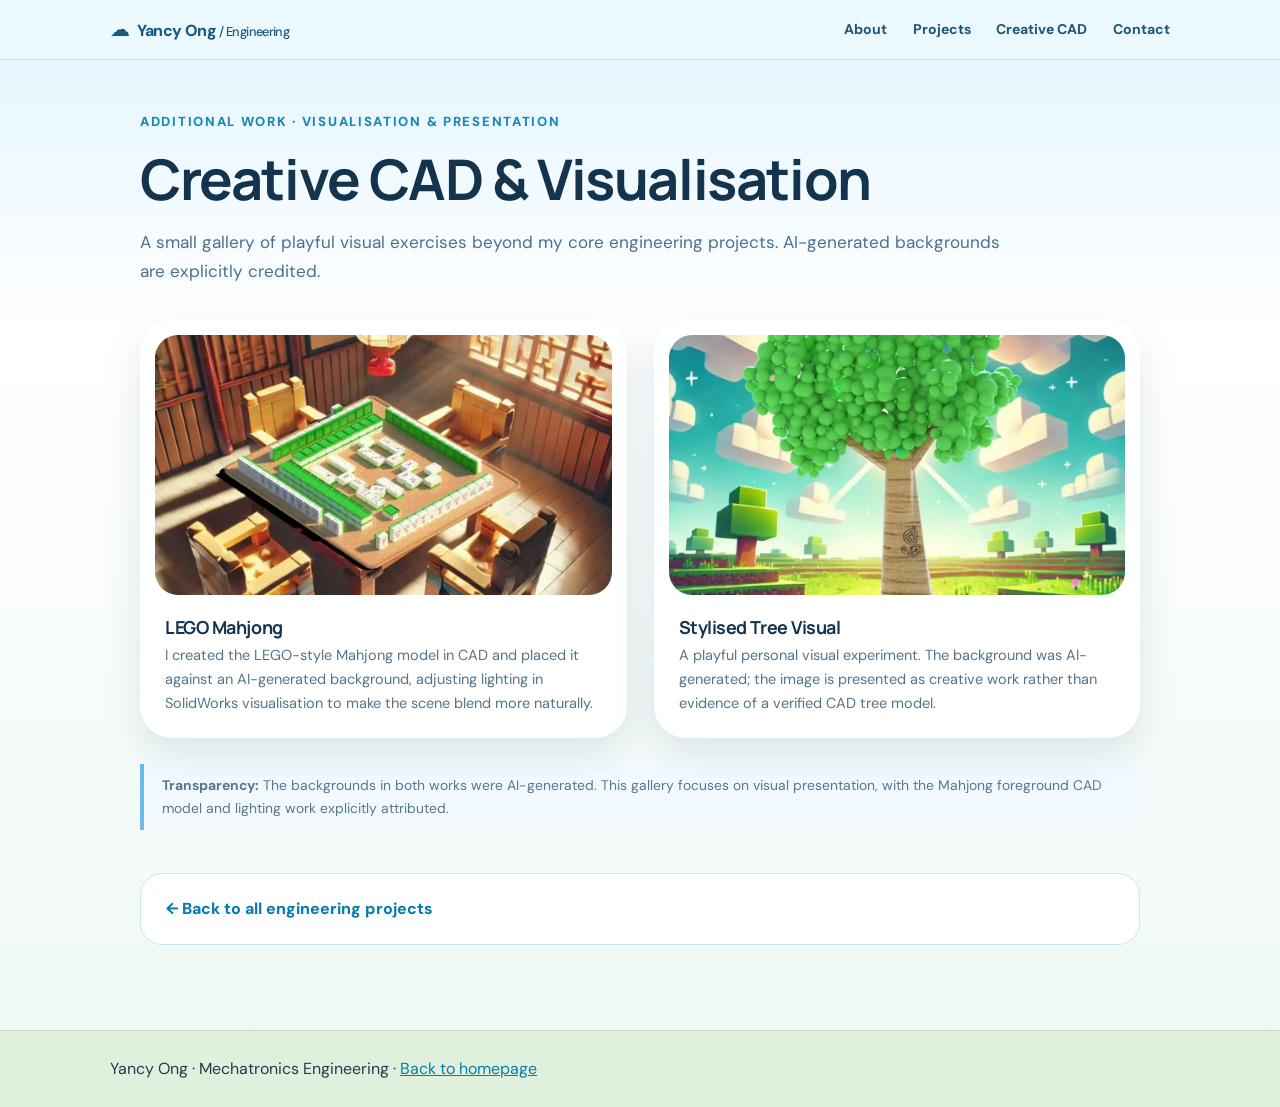
==== creative/index.html @ c789cdc5 "Add all necessary files" ====
<!doctype html><html lang="en"><head><meta charset="utf-8"><meta name="viewport" content="width=device-width,initial-scale=1"><meta name="theme-color" content="#e7f6ff"><link rel="icon" href="../assets/images/favicon.svg" type="image/svg+xml"><link rel="stylesheet" href="../assets/css/style.css"><title>Creative CAD &amp; Visualisation | Yancy Ong</title><meta name="description" content="LEGO Mahjong and tree visual exercises with AI-generated backgrounds"></head><body class="project-page"><header class="site-header"><div class="site-container nav"><a class="brand" href="../index.html"><span class="cloud-mark" aria-hidden="true">☁</span> Yancy Ong <span style="font-weight:500;font-size:.8rem">/ Engineering</span></a><nav class="nav-links" aria-label="Site navigation"><a href="../index.html#about">About</a><a href="../index.html#projects">Projects</a><a href="../creative/index.html">Creative CAD</a><a href="../index.html#contact">Contact</a></nav></div></header><main class="wrap project-content"><div class="eyebrow">Additional work · Visualisation &amp; presentation</div><h1>Creative CAD &amp; Visualisation</h1><p class="lead">A small gallery of playful visual exercises beyond my core engineering projects. AI-generated backgrounds are explicitly credited.</p><div class="creative-grid" style="margin-top:35px"><div class="creative-tile"><img src="mahjong.jpg" alt="SolidWorks LEGO-style Mahjong model composited into an AI-generated sunlit room"><h3>LEGO Mahjong</h3><p>I created the LEGO-style Mahjong model in CAD and placed it against an AI-generated background, adjusting lighting in SolidWorks visualisation to make the scene blend more naturally.</p></div><div class="creative-tile"><img src="tree.jpg" alt="Stylised green tree illustration against a whimsical digitally generated landscape"><h3>Stylised Tree Visual</h3><p>A playful personal visual experiment. The background was AI-generated; the image is presented as creative work rather than evidence of a verified CAD tree model.</p></div></div><p class="note"><strong>Transparency:</strong> The backgrounds in both works were AI-generated. This gallery focuses on visual presentation, with the Mahjong foreground CAD model and lighting work explicitly attributed.</p><div class="project-next"><a href="../index.html#projects">← Back to all engineering projects</a></div></main><footer><div class="site-container">Yancy Ong · Mechatronics Engineering · <a href="../index.html">Back to homepage</a></div></footer></body></html>
---- assets/css/style.css ----
@import url('https://fonts.googleapis.com/css2?family=DM+Sans:wght@400;500;600;700;800&family=Manrope:wght@400;500;600;700;800&display=swap');
:root{--sky:#70c8fb;--sky-deep:#1687c9;--sky-light:#e8f7ff;--grass:#5fa54d;--grass-soft:#d1ebbc;--navy:#14344e;--ink:#233a50;--muted:#54748a;--white:#fff;--line:#c8e7f6;--cloud:#fff;--shadow:0 16px 38px rgba(25,88,125,.13)}
*{box-sizing:border-box}html{scroll-behavior:smooth}body{margin:0;background:linear-gradient(180deg,#b8e5fe 0,#effaff 35%,#f7fdff 73%,#e7f4df 100%);color:var(--ink);font-family:'DM Sans',system-ui,-apple-system,Segoe UI,sans-serif;line-height:1.65}a{color:#087cae}a:hover{color:#075479}h1,h2,h3,h4{font-family:Manrope,'DM Sans',sans-serif;line-height:1.25;color:var(--navy);letter-spacing:-.025em}img,video{max-width:100%}button{font:inherit}button:focus-visible,a:focus-visible{outline:3px solid #267fc7;outline-offset:4px}.wrap,.site-container{max-width:1110px;margin:auto;padding-inline:25px}
.site-header{position:sticky;top:0;z-index:20;background:rgba(237,249,255,.93);backdrop-filter:blur(15px);border-bottom:1px solid rgba(100,167,211,.24)}.site-header .nav{display:flex;justify-content:space-between;align-items:center;gap:16px;padding-block:13px}.brand{font-size:1rem;font-weight:800;letter-spacing:-.04em;text-decoration:none;color:#175a82;white-space:nowrap}.brand .cloud-mark{font-size:1.25rem;margin-right:4px}.nav-links{display:flex;align-items:center;flex-wrap:wrap;gap:clamp(9px,2vw,26px)}.nav-links a{font-size:.88rem;font-weight:700;color:#1b5678;text-decoration:none}.nav-links a:hover{text-decoration:underline}
.sky-hero{position:relative;min-height:595px;overflow:hidden;background-image:linear-gradient(90deg,rgba(12,70,116,.79) 0%,rgba(12,74,124,.47) 45%,rgba(10,68,116,.08) 100%),url('../images/sky-grass.jpg');background-size:cover;background-position:center 59%;display:flex;align-items:center}.sky-hero::after{content:'';position:absolute;bottom:-1px;left:0;right:0;height:95px;background:linear-gradient(0deg,#e7f5ff,rgba(231,245,255,0))}.sky-hero .hero-content{z-index:1;position:relative;padding:80px 25px 135px;width:100%;max-width:1110px;margin:auto}.hero-eyebrow{font-weight:800;font-size:.82rem;letter-spacing:.15em;text-transform:uppercase;color:#dbf5ff}.sky-hero h1{font-size:clamp(3.2rem,7.7vw,6rem);max-width:900px;margin:14px 0;color:#fff;line-height:1.07;text-shadow:0 4px 21px rgba(0,46,91,.25)}.sky-hero h1 span{color:#c8f2ff}.sky-hero p{color:#fff;max-width:630px;font-size:1.13rem;line-height:1.8;text-shadow:0 2px 11px rgba(0,35,78,.48)}.hero-buttons{display:flex;gap:13px;margin-top:29px;flex-wrap:wrap}.cta{border-radius:999px;padding:11px 23px;display:inline-flex;gap:8px;align-items:center;font-weight:800;text-decoration:none;border:2px solid #fff;transition:transform .17s,background .17s}.cta:hover{transform:translateY(-3px)}.cta-primary{background:#fff;color:#12577e}.cta-secondary{color:#fff;background:rgba(18,88,144,.22)}.cta-secondary:hover{color:#fff;background:rgba(18,88,144,.42)}
.section{padding:69px 0}.section-intro{display:flex;justify-content:space-between;align-items:flex-end;gap:25px;margin-bottom:29px}.section-eyebrow,.eyebrow{color:#1787b7;font-weight:800;font-size:.82rem;letter-spacing:.13em;text-transform:uppercase}.section h2{font-size:clamp(1.8rem,4vw,2.7rem);margin:8px 0}.section-intro p,.supporting{color:var(--muted);max-width:620px}.white-cloud{position:relative;background:rgba(255,255,255,.94);border:2px solid rgba(255,255,255,.96);border-radius:45px 44px 39px 43px;box-shadow:var(--shadow)}.about-panel{display:grid;grid-template-columns:1fr .8fr;gap:25px;padding:36px}.about-panel h3{font-size:1.5rem;margin:0 0 10px}.about-panel p{margin:0;color:#47667a}.about-detail{border-radius:28px;background:#e9f8ff;padding:24px;border:1px solid #ceebfa}.about-detail strong{display:block;color:#206c94;margin-bottom:8px}.tags{display:flex;flex-wrap:wrap;gap:9px}.tag{border:1px solid #a9d6eb;background:#f0faff;color:#245e79;border-radius:999px;padding:6px 13px;font-size:.83rem;font-weight:700}.tag.green{background:#edf7df;border-color:#c5dfb5;color:#3f7a35}
.project-grid{display:grid;grid-template-columns:repeat(2,minmax(0,1fr));column-gap:28px;row-gap:37px;margin-top:42px}.cloud-card{position:relative;isolation:isolate;background:#fff;border:3px solid #fff;border-radius:37px;box-shadow:0 16px 38px rgba(26,110,155,.16),0 2px 0 #bfe5f5;transition:transform .25s,box-shadow .25s}.cloud-card:hover{transform:translateY(-5px);box-shadow:0 24px 45px rgba(26,110,155,.24)}.cloud-card::before,.cloud-card::after{content:'';position:absolute;background:#fff;z-index:-1;border:2px solid #fff;border-radius:50%;top:-15px}.cloud-card::before{height:44px;width:40%;left:13%}.cloud-card::after{height:30px;width:27%;right:12%;top:-9px}.card-image{height:245px;width:100%;object-fit:cover;display:block;border-radius:31px 31px 16px 16px;background:#d5e7ee}.card-copy{position:relative;padding:23px 25px 27px}.card-copy::before{content:'';display:block;position:absolute;top:-19px;left:6%;width:70%;height:31px;border-radius:100% 100% 0 0;background:#fff;box-shadow:76px -5px 0 -6px #fff,143px 0 0 -6px #fff}.unitline{font-size:.75rem;text-transform:uppercase;letter-spacing:.1em;font-weight:800;color:#2685b3}.card-copy h3{font-size:1.3rem;margin:6px 0 10px}.card-copy p{color:var(--muted);margin:0 0 15px;font-size:.92rem}.card-action{display:inline-flex;align-items:center;gap:8px;font-weight:800;text-decoration:none;color:#1682af}.card-action::after{content:'↗';font-size:1.1rem}.card-award{background:#fff5db;color:#80551a;border-radius:999px;padding:3px 10px;font-weight:800;font-size:.75rem;display:inline-block;margin-top:7px}.filter-bar{display:flex;flex-wrap:wrap;gap:9px}.filter{cursor:pointer;border:1px solid #add8e8;color:#285d76;background:#eff9ff;padding:7px 17px;border-radius:999px;font-weight:800;font-size:.82rem}.filter[aria-pressed='true']{background:#218ac4;color:#fff;border-color:#218ac4}.cloud-card[hidden]{display:none}
.creative-grid{display:grid;grid-template-columns:repeat(2,minmax(0,1fr));gap:27px}.creative-tile{padding:15px 15px 22px;background:#fff;border-radius:32px;box-shadow:var(--shadow)}.creative-tile img{width:100%;height:260px;object-fit:cover;border-radius:23px}.creative-tile h3{margin:13px 10px 5px}.creative-tile p{margin:0 10px;color:var(--muted);font-size:.91rem}.section-sage{background:linear-gradient(180deg,rgba(226,247,255,.5),rgba(209,235,188,.55));border-radius:60px 60px 0 0}.footer-grass{padding:52px 0;background:linear-gradient(180deg,#d8f0c9,#b3da95);border-top:1px solid rgba(67,135,72,.19)}.footer-grass h2{margin-top:0}.footer-grass p{color:#3a6935}.footer-links{display:flex;gap:19px;flex-wrap:wrap}.footer-links a{font-weight:800;color:#275c45}
/* Project detail pages */
body.project-page{background:linear-gradient(180deg,#e1f4ff,#fff 30%,#eef8f4 100%)}body.project-page .site-header{position:sticky}main.project-content{max-width:1050px;padding-top:51px;padding-bottom:85px}body.project-page h1{font-size:clamp(2.1rem,5vw,3.5rem);margin:13px 0 17px;line-height:1.17}body.project-page .eyebrow{margin-top:0}body.project-page .lead{font-size:1.07rem;max-width:870px;color:#4c7189}body.project-page h2{font-size:1.65rem;margin:36px 0 15px}body.project-page h3{font-size:1.12rem}.meta{display:flex;flex-wrap:wrap;gap:9px;margin:19px 0 26px}.pill{display:inline-block;border:1px solid #bddfec;background:#ecf9ff;border-radius:999px;padding:5px 13px;color:#277397;font-size:.82rem;font-weight:750}.pill.award,.pill.result{background:#edf7e1;color:#4d7938;border-color:#c8dda8}.hero{display:grid;grid-template-columns:1.15fr .85fr;align-items:stretch;gap:23px;margin:29px 0}.hero>img,.hero-image,.hero-media{width:100%;max-height:430px;object-fit:contain;background:#fff;border:1px solid #c3e4f3;border-radius:25px;padding:8px}.hero-media{margin:0}.hero-media img{height:100%;width:100%;object-fit:contain}.hero-media figcaption{color:#627d8e;padding:5px 9px;font-size:.83rem}.panel,.card{background:rgba(255,255,255,.93);border:1px solid #cae7f4;box-shadow:0 8px 25px rgba(27,106,147,.075);border-radius:27px;padding:25px}.panel h2,.card h2{margin:0 0 13px}.panel p,.card p,.card li{color:#527184}.card ul{padding-left:22px}.grid{display:grid;grid-template-columns:repeat(2,minmax(0,1fr));gap:19px;margin:22px 0}.gallery{display:grid;grid-template-columns:repeat(2,minmax(0,1fr));gap:20px;margin:24px 0}.figure{margin:0;border:1px solid #cce5f1;border-radius:25px;overflow:hidden;background:white;box-shadow:0 9px 28px rgba(37,102,148,.07)}.figure img{display:block;width:100%;height:265px;object-fit:contain;background:#f2f8fc}.figure figcaption{padding:14px 18px;color:#557384;font-size:.89rem}.steps{padding-left:25px}.steps li{margin-bottom:9px}.step{border:1px solid #d0e7f3;background:#f8fdff;border-radius:19px;padding:14px 18px;margin:10px 0;display:flex;gap:14px;align-items:start}.step b{flex:0 0 190px;color:#21678f}.step span{color:#507184}.video-wrap{padding:12px;border:1px solid #c4e4f3;background:white;border-radius:23px;margin:18px 0;box-shadow:0 12px 20px rgba(33,106,153,.06)}.video-wrap video{display:block;width:100%;max-height:590px;border-radius:16px;background:#111}.small-videos{display:grid;grid-template-columns:1fr 1fr;gap:22px}.caption,.note,.footnote,.foot{font-size:.87rem;color:#57788b}.note,.footnote{border-left:4px solid #6abde6;padding:10px 18px;background:#f2faff;border-radius:0 13px 13px 0;margin-top:26px}.section-lead{color:#56778c}.result{border:1px solid #bddcba;background:#eff9e9;padding:20px 22px;border-radius:20px;color:#386c40}.result strong{color:#35653d}.flow,.flowbox,.route,.mutex,.flowsplit{border:1px solid #c8e4f3;background:#f4fbff;padding:14px;border-radius:16px;margin:12px 0}.flow{margin:20px 0}.flowsplit{display:flex;gap:12px;flex-wrap:wrap}.flowsplit>*{flex:1;min-width:165px}.flowarrow{text-align:center;color:#4f96bc}.pathway{display:flex;gap:8px;flex-wrap:wrap;margin:16px 0}.pathway span{padding:9px 13px;background:#fff;border:1px solid #c5e4f3;border-radius:16px;color:#276787;font-size:.9rem}.pathway .arrow{border:0;background:transparent;font-weight:900}.callout{padding:18px 21px;background:#e9f7ff;border:1px solid #bfddf1;border-radius:19px}.project-next{margin-top:43px;padding:22px 25px;background:white;border:1px solid #c8e5f0;border-radius:22px}.project-next a{text-decoration:none;font-weight:800}.project-hero-wide{width:100%;max-height:490px;object-fit:contain;background:white;border-radius:25px;border:1px solid #c5e7f8}.project-intro{margin:24px 0 31px}body.project-page footer{padding:25px 0;background:#dff1dd;border-top:1px solid #bcdfbc}
@media(max-width:800px){.about-panel,.hero,.grid,.gallery,.small-videos{grid-template-columns:1fr}.project-grid{grid-template-columns:1fr}.creative-grid{grid-template-columns:1fr}.nav-links{gap:10px}.nav-links a{font-size:.8rem}.site-header .nav{align-items:flex-start}.sky-hero{min-height:590px;background-position:51% center}.sky-hero .hero-content{padding-bottom:140px}.about-panel{padding:24px}.section{padding:47px 0}.section-intro{display:block}.project-content{padding-top:30px!important}.step{display:block}.step b{display:block;margin-bottom:4px}}
@media(max-width:480px){.wrap,.site-container{padding-inline:16px}.sky-hero h1{font-size:3rem}.sky-hero p{font-size:.99rem}.card-image{height:205px}.nav-links a:nth-child(2){display:none}.section h2{font-size:1.8rem}.creative-tile img{height:245px}}
@media(prefers-reduced-motion:reduce){html{scroll-behavior:auto}.cloud-card,.cta{transition:none}}
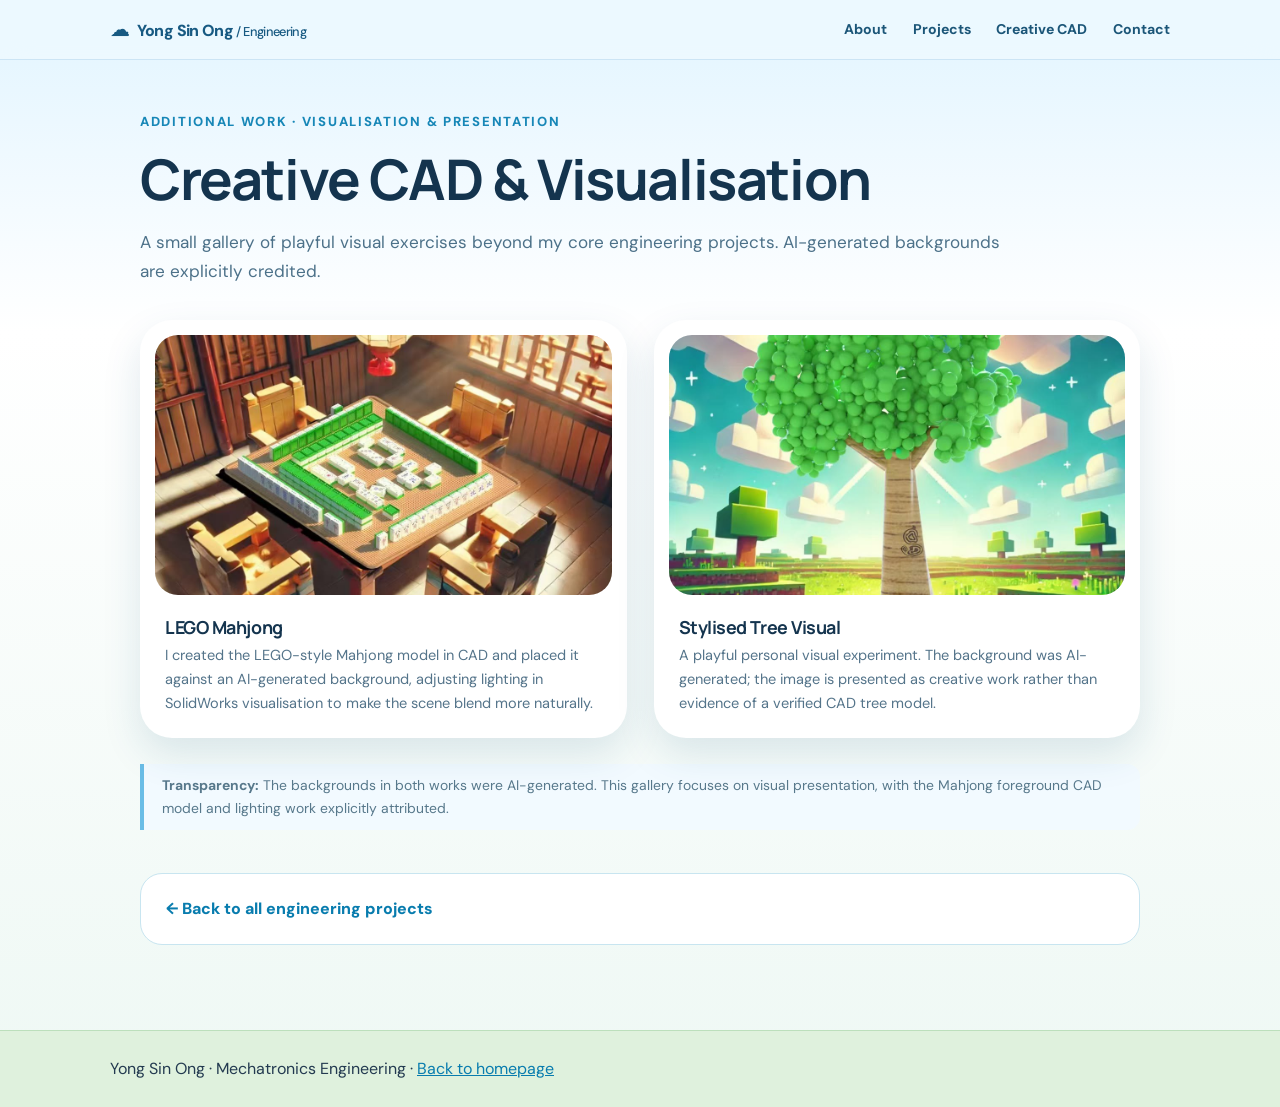
==== commit e76ea834: "update informations" ====
--- a/creative/index.html
+++ b/creative/index.html
@@ -1 +1 @@
-<!doctype html><html lang="en"><head><meta charset="utf-8"><meta name="viewport" content="width=device-width,initial-scale=1"><meta name="theme-color" content="#e7f6ff"><link rel="icon" href="../assets/images/favicon.svg" type="image/svg+xml"><link rel="stylesheet" href="../assets/css/style.css"><title>Creative CAD &amp; Visualisation | Yancy Ong</title><meta name="description" content="LEGO Mahjong and tree visual exercises with AI-generated backgrounds"></head><body class="project-page"><header class="site-header"><div class="site-container nav"><a class="brand" href="../index.html"><span class="cloud-mark" aria-hidden="true">☁</span> Yancy Ong <span style="font-weight:500;font-size:.8rem">/ Engineering</span></a><nav class="nav-links" aria-label="Site navigation"><a href="../index.html#about">About</a><a href="../index.html#projects">Projects</a><a href="../creative/index.html">Creative CAD</a><a href="../index.html#contact">Contact</a></nav></div></header><main class="wrap project-content"><div class="eyebrow">Additional work · Visualisation &amp; presentation</div><h1>Creative CAD &amp; Visualisation</h1><p class="lead">A small gallery of playful visual exercises beyond my core engineering projects. AI-generated backgrounds are explicitly credited.</p><div class="creative-grid" style="margin-top:35px"><div class="creative-tile"><img src="mahjong.jpg" alt="SolidWorks LEGO-style Mahjong model composited into an AI-generated sunlit room"><h3>LEGO Mahjong</h3><p>I created the LEGO-style Mahjong model in CAD and placed it against an AI-generated background, adjusting lighting in SolidWorks visualisation to make the scene blend more naturally.</p></div><div class="creative-tile"><img src="tree.jpg" alt="Stylised green tree illustration against a whimsical digitally generated landscape"><h3>Stylised Tree Visual</h3><p>A playful personal visual experiment. The background was AI-generated; the image is presented as creative work rather than evidence of a verified CAD tree model.</p></div></div><p class="note"><strong>Transparency:</strong> The backgrounds in both works were AI-generated. This gallery focuses on visual presentation, with the Mahjong foreground CAD model and lighting work explicitly attributed.</p><div class="project-next"><a href="../index.html#projects">← Back to all engineering projects</a></div></main><footer><div class="site-container">Yancy Ong · Mechatronics Engineering · <a href="../index.html">Back to homepage</a></div></footer></body></html>+<!doctype html><html lang="en"><head><meta charset="utf-8"><meta name="viewport" content="width=device-width,initial-scale=1"><meta name="theme-color" content="#e7f6ff"><link rel="icon" href="../assets/images/favicon.svg" type="image/svg+xml"><link rel="stylesheet" href="../assets/css/style.css"><title>Creative CAD &amp; Visualisation | Yong Sin Ong</title><meta name="description" content="LEGO Mahjong and tree visual exercises with AI-generated backgrounds"></head><body class="project-page"><header class="site-header"><div class="site-container nav"><a class="brand" href="../index.html"><span class="cloud-mark" aria-hidden="true">☁</span> Yong Sin Ong <span style="font-weight:500;font-size:.8rem">/ Engineering</span></a><nav class="nav-links" aria-label="Site navigation"><a href="../index.html#about">About</a><a href="../index.html#projects">Projects</a><a href="../creative/index.html">Creative CAD</a><a href="../index.html#contact">Contact</a></nav></div></header><main class="wrap project-content"><div class="eyebrow">Additional work · Visualisation &amp; presentation</div><h1>Creative CAD &amp; Visualisation</h1><p class="lead">A small gallery of playful visual exercises beyond my core engineering projects. AI-generated backgrounds are explicitly credited.</p><div class="creative-grid" style="margin-top:35px"><div class="creative-tile"><img src="mahjong.jpg" alt="SolidWorks LEGO-style Mahjong model composited into an AI-generated sunlit room"><h3>LEGO Mahjong</h3><p>I created the LEGO-style Mahjong model in CAD and placed it against an AI-generated background, adjusting lighting in SolidWorks visualisation to make the scene blend more naturally.</p></div><div class="creative-tile"><img src="tree.jpg" alt="Stylised green tree illustration against a whimsical digitally generated landscape"><h3>Stylised Tree Visual</h3><p>A playful personal visual experiment. The background was AI-generated; the image is presented as creative work rather than evidence of a verified CAD tree model.</p></div></div><p class="note"><strong>Transparency:</strong> The backgrounds in both works were AI-generated. This gallery focuses on visual presentation, with the Mahjong foreground CAD model and lighting work explicitly attributed.</p><div class="project-next"><a href="../index.html#projects">← Back to all engineering projects</a></div></main><footer><div class="site-container">Yong Sin Ong · Mechatronics Engineering · <a href="../index.html">Back to homepage</a></div></footer></body></html>
--- a/assets/css/style.css
+++ b/assets/css/style.css
@@ -1,6 +1,6 @@
 @import url('https://fonts.googleapis.com/css2?family=DM+Sans:wght@400;500;600;700;800&family=Manrope:wght@400;500;600;700;800&display=swap');
 :root{--sky:#70c8fb;--sky-deep:#1687c9;--sky-light:#e8f7ff;--grass:#5fa54d;--grass-soft:#d1ebbc;--navy:#14344e;--ink:#233a50;--muted:#54748a;--white:#fff;--line:#c8e7f6;--cloud:#fff;--shadow:0 16px 38px rgba(25,88,125,.13)}
-*{box-sizing:border-box}html{scroll-behavior:smooth}body{margin:0;background:linear-gradient(180deg,#b8e5fe 0,#effaff 35%,#f7fdff 73%,#e7f4df 100%);color:var(--ink);font-family:'DM Sans',system-ui,-apple-system,Segoe UI,sans-serif;line-height:1.65}a{color:#087cae}a:hover{color:#075479}h1,h2,h3,h4{font-family:Manrope,'DM Sans',sans-serif;line-height:1.25;color:var(--navy);letter-spacing:-.025em}img,video{max-width:100%}button{font:inherit}button:focus-visible,a:focus-visible{outline:3px solid #267fc7;outline-offset:4px}.wrap,.site-container{max-width:1110px;margin:auto;padding-inline:25px}
+*{box-sizing:border-box}html{scroll-behavior:smooth}body{margin:0;background:linear-gradient(180deg,#b8e5fe 0,#effaff 35%,#f7fdff 73%,#e7f4df 100%);color:var(--ink);font-family:'DM Sans',system-ui,-apple-system,Segoe UI,sans-serif;line-height:1.65}a{color:#087cae}a:hover{color:#075479}h1,h2,h3,h4{font-family:Manrope,'DM Sans',sans-serif;line-height:1.25;color:var(--navy);letter-spacing:-.025em}img,video{max-width:100%;height:auto}button{font:inherit}button:focus-visible,a:focus-visible{outline:3px solid #267fc7;outline-offset:4px}.wrap,.site-container{max-width:1110px;margin:auto;padding-inline:25px}
 .site-header{position:sticky;top:0;z-index:20;background:rgba(237,249,255,.93);backdrop-filter:blur(15px);border-bottom:1px solid rgba(100,167,211,.24)}.site-header .nav{display:flex;justify-content:space-between;align-items:center;gap:16px;padding-block:13px}.brand{font-size:1rem;font-weight:800;letter-spacing:-.04em;text-decoration:none;color:#175a82;white-space:nowrap}.brand .cloud-mark{font-size:1.25rem;margin-right:4px}.nav-links{display:flex;align-items:center;flex-wrap:wrap;gap:clamp(9px,2vw,26px)}.nav-links a{font-size:.88rem;font-weight:700;color:#1b5678;text-decoration:none}.nav-links a:hover{text-decoration:underline}
 .sky-hero{position:relative;min-height:595px;overflow:hidden;background-image:linear-gradient(90deg,rgba(12,70,116,.79) 0%,rgba(12,74,124,.47) 45%,rgba(10,68,116,.08) 100%),url('../images/sky-grass.jpg');background-size:cover;background-position:center 59%;display:flex;align-items:center}.sky-hero::after{content:'';position:absolute;bottom:-1px;left:0;right:0;height:95px;background:linear-gradient(0deg,#e7f5ff,rgba(231,245,255,0))}.sky-hero .hero-content{z-index:1;position:relative;padding:80px 25px 135px;width:100%;max-width:1110px;margin:auto}.hero-eyebrow{font-weight:800;font-size:.82rem;letter-spacing:.15em;text-transform:uppercase;color:#dbf5ff}.sky-hero h1{font-size:clamp(3.2rem,7.7vw,6rem);max-width:900px;margin:14px 0;color:#fff;line-height:1.07;text-shadow:0 4px 21px rgba(0,46,91,.25)}.sky-hero h1 span{color:#c8f2ff}.sky-hero p{color:#fff;max-width:630px;font-size:1.13rem;line-height:1.8;text-shadow:0 2px 11px rgba(0,35,78,.48)}.hero-buttons{display:flex;gap:13px;margin-top:29px;flex-wrap:wrap}.cta{border-radius:999px;padding:11px 23px;display:inline-flex;gap:8px;align-items:center;font-weight:800;text-decoration:none;border:2px solid #fff;transition:transform .17s,background .17s}.cta:hover{transform:translateY(-3px)}.cta-primary{background:#fff;color:#12577e}.cta-secondary{color:#fff;background:rgba(18,88,144,.22)}.cta-secondary:hover{color:#fff;background:rgba(18,88,144,.42)}
 .section{padding:69px 0}.section-intro{display:flex;justify-content:space-between;align-items:flex-end;gap:25px;margin-bottom:29px}.section-eyebrow,.eyebrow{color:#1787b7;font-weight:800;font-size:.82rem;letter-spacing:.13em;text-transform:uppercase}.section h2{font-size:clamp(1.8rem,4vw,2.7rem);margin:8px 0}.section-intro p,.supporting{color:var(--muted);max-width:620px}.white-cloud{position:relative;background:rgba(255,255,255,.94);border:2px solid rgba(255,255,255,.96);border-radius:45px 44px 39px 43px;box-shadow:var(--shadow)}.about-panel{display:grid;grid-template-columns:1fr .8fr;gap:25px;padding:36px}.about-panel h3{font-size:1.5rem;margin:0 0 10px}.about-panel p{margin:0;color:#47667a}.about-detail{border-radius:28px;background:#e9f8ff;padding:24px;border:1px solid #ceebfa}.about-detail strong{display:block;color:#206c94;margin-bottom:8px}.tags{display:flex;flex-wrap:wrap;gap:9px}.tag{border:1px solid #a9d6eb;background:#f0faff;color:#245e79;border-radius:999px;padding:6px 13px;font-size:.83rem;font-weight:700}.tag.green{background:#edf7df;border-color:#c5dfb5;color:#3f7a35}
@@ -11,3 +11,34 @@
 @media(max-width:800px){.about-panel,.hero,.grid,.gallery,.small-videos{grid-template-columns:1fr}.project-grid{grid-template-columns:1fr}.creative-grid{grid-template-columns:1fr}.nav-links{gap:10px}.nav-links a{font-size:.8rem}.site-header .nav{align-items:flex-start}.sky-hero{min-height:590px;background-position:51% center}.sky-hero .hero-content{padding-bottom:140px}.about-panel{padding:24px}.section{padding:47px 0}.section-intro{display:block}.project-content{padding-top:30px!important}.step{display:block}.step b{display:block;margin-bottom:4px}}
 @media(max-width:480px){.wrap,.site-container{padding-inline:16px}.sky-hero h1{font-size:3rem}.sky-hero p{font-size:.99rem}.card-image{height:205px}.nav-links a:nth-child(2){display:none}.section h2{font-size:1.8rem}.creative-tile img{height:245px}}
 @media(prefers-reduced-motion:reduce){html{scroll-behavior:auto}.cloud-card,.cta{transition:none}}
+
+/* TRC4407 engineering screenshot gallery: keep diagrams legible and links discoverable. */
+.hmi-figure img{height:auto;max-height:570px;object-fit:contain}.hmi-figure a,.fsm-figure a{display:block}.hmi-figure a:focus-visible,.fsm-figure a:focus-visible{outline:3px solid #267fc7;outline-offset:-3px}.fsm-figure img{width:100%;height:auto;max-height:none;object-fit:contain;background:#fff}.hmi-figure figcaption,.fsm-figure figcaption{line-height:1.55}
+
+/* Updated homepage and layout refinements */
+.about-links{display:flex;flex-wrap:wrap;gap:12px;margin-top:18px}
+.about-link{display:inline-flex;align-items:center;gap:8px;padding:10px 16px;border-radius:999px;background:#ecf9ff;border:1px solid #bfe2f3;color:#166f9b;text-decoration:none;font-weight:800}
+.about-link:hover{background:#dff3ff;color:#0f5d84}
+.about-link.disabled{opacity:.7;cursor:default;pointer-events:none}
+.cloud-card.no-image .card-copy{padding-top:32px;min-height:205px;display:flex;flex-direction:column;justify-content:center}.cloud-card.no-image .card-copy::before{display:none}
+.cloud-card.no-image .card-copy p{margin-bottom:10px}
+.footer-grass .site-container{text-align:center}.footer-links{justify-content:center}
+.hero-image{overflow:hidden}.hero-image img{display:block;width:100%;height:100%;max-height:430px;object-fit:cover;border-radius:inherit}.hero-image.contain img{object-fit:contain;background:#fff}
+.grid{align-items:stretch}.grid .card,.grid .panel{display:flex;flex-direction:column;justify-content:center}
+.figure img,.video-wrap video{max-width:100%}
+.team-photo img{height:auto;max-height:540px;object-fit:cover}
+@media(max-width:800px){.cloud-card.no-image .card-copy{min-height:auto}.hero-image img{max-height:none;object-fit:contain}}
+
+/* Revision 3: robust responsive image sizing and improved alignment. */
+.project-content,.project-content *{min-width:0}
+.project-content .hero{grid-template-columns:minmax(0,1.15fr) minmax(0,.85fr);align-items:stretch}
+.project-content .hero>img{display:block;max-width:100%;max-height:430px;width:100%;height:100%;object-fit:contain}
+.project-content .hero-image:not(img){padding:10px;width:100%;height:410px;max-height:none;overflow:hidden;display:flex;justify-content:center;align-items:center;box-sizing:border-box}
+.project-content .hero-image:not(img)>img{display:block;max-width:100%;max-height:100%;width:100%;height:100%;object-fit:contain;border-radius:14px}
+.project-content .hero-media{overflow:hidden;min-width:0;max-width:100%;height:auto}
+.project-content .hero-media img{display:block;width:100%;max-width:100%;height:auto;max-height:380px;object-fit:contain}
+.project-content .gallery>*{min-width:0}
+.project-content .figure img{max-width:100%;object-fit:contain}
+.project-content .figure.team-photo img{height:auto;max-height:580px;object-fit:contain}
+.project-content .grid>.card{justify-content:center}
+@media(max-width:800px){.project-content .hero{grid-template-columns:minmax(0,1fr)}.project-content .hero-image:not(img){height:auto;min-height:250px;max-height:400px}.project-content .hero-image:not(img)>img{height:auto;max-height:380px}}
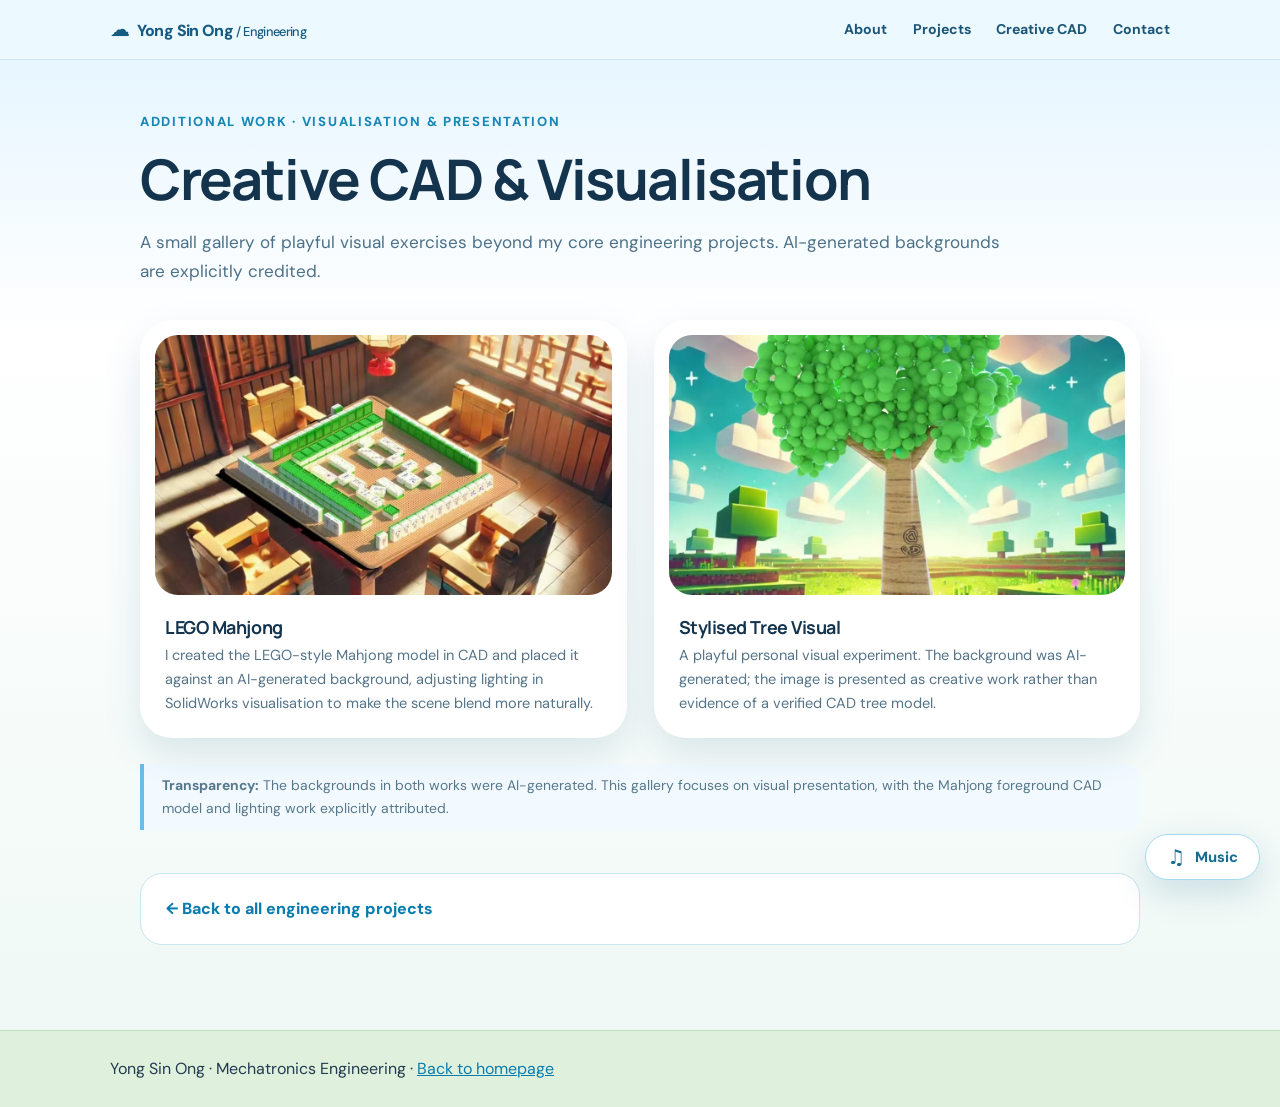
==== commit 8059c180: "update all update for music" ====
--- a/creative/index.html
+++ b/creative/index.html
@@ -1 +1,9 @@
-<!doctype html><html lang="en"><head><meta charset="utf-8"><meta name="viewport" content="width=device-width,initial-scale=1"><meta name="theme-color" content="#e7f6ff"><link rel="icon" href="../assets/images/favicon.svg" type="image/svg+xml"><link rel="stylesheet" href="../assets/css/style.css"><title>Creative CAD &amp; Visualisation | Yong Sin Ong</title><meta name="description" content="LEGO Mahjong and tree visual exercises with AI-generated backgrounds"></head><body class="project-page"><header class="site-header"><div class="site-container nav"><a class="brand" href="../index.html"><span class="cloud-mark" aria-hidden="true">☁</span> Yong Sin Ong <span style="font-weight:500;font-size:.8rem">/ Engineering</span></a><nav class="nav-links" aria-label="Site navigation"><a href="../index.html#about">About</a><a href="../index.html#projects">Projects</a><a href="../creative/index.html">Creative CAD</a><a href="../index.html#contact">Contact</a></nav></div></header><main class="wrap project-content"><div class="eyebrow">Additional work · Visualisation &amp; presentation</div><h1>Creative CAD &amp; Visualisation</h1><p class="lead">A small gallery of playful visual exercises beyond my core engineering projects. AI-generated backgrounds are explicitly credited.</p><div class="creative-grid" style="margin-top:35px"><div class="creative-tile"><img src="mahjong.jpg" alt="SolidWorks LEGO-style Mahjong model composited into an AI-generated sunlit room"><h3>LEGO Mahjong</h3><p>I created the LEGO-style Mahjong model in CAD and placed it against an AI-generated background, adjusting lighting in SolidWorks visualisation to make the scene blend more naturally.</p></div><div class="creative-tile"><img src="tree.jpg" alt="Stylised green tree illustration against a whimsical digitally generated landscape"><h3>Stylised Tree Visual</h3><p>A playful personal visual experiment. The background was AI-generated; the image is presented as creative work rather than evidence of a verified CAD tree model.</p></div></div><p class="note"><strong>Transparency:</strong> The backgrounds in both works were AI-generated. This gallery focuses on visual presentation, with the Mahjong foreground CAD model and lighting work explicitly attributed.</p><div class="project-next"><a href="../index.html#projects">← Back to all engineering projects</a></div></main><footer><div class="site-container">Yong Sin Ong · Mechatronics Engineering · <a href="../index.html">Back to homepage</a></div></footer></body></html>+<!DOCTYPE html>
+<html lang="en"><head><meta charset="utf-8"/><meta content="width=device-width,initial-scale=1" name="viewport"/><meta content="#e7f6ff" name="theme-color"/><link href="../assets/images/favicon.svg" rel="icon" type="image/svg+xml"/><link href="../assets/css/style.css" rel="stylesheet"/><title>Creative CAD &amp; Visualisation | Yong Sin Ong</title><meta content="LEGO Mahjong and tree visual exercises with AI-generated backgrounds" name="description"/></head><body class="project-page"><div id="site-view"><header class="site-header"><div class="site-container nav"><a class="brand" href="../index.html"><span aria-hidden="true" class="cloud-mark">☁</span> Yong Sin Ong <span style="font-weight:500;font-size:.8rem">/ Engineering</span></a><nav aria-label="Site navigation" class="nav-links"><a href="../index.html#about">About</a><a href="../index.html#projects">Projects</a><a href="../creative/index.html">Creative CAD</a><a href="../index.html#contact">Contact</a></nav></div></header><main class="wrap project-content"><div class="eyebrow">Additional work · Visualisation &amp; presentation</div><h1>Creative CAD &amp; Visualisation</h1><p class="lead">A small gallery of playful visual exercises beyond my core engineering projects. AI-generated backgrounds are explicitly credited.</p><div class="creative-grid" style="margin-top:35px"><div class="creative-tile"><img alt="SolidWorks LEGO-style Mahjong model composited into an AI-generated sunlit room" src="mahjong.jpg"/><h3>LEGO Mahjong</h3><p>I created the LEGO-style Mahjong model in CAD and placed it against an AI-generated background, adjusting lighting in SolidWorks visualisation to make the scene blend more naturally.</p></div><div class="creative-tile"><img alt="Stylised green tree illustration against a whimsical digitally generated landscape" src="tree.jpg"/><h3>Stylised Tree Visual</h3><p>A playful personal visual experiment. The background was AI-generated; the image is presented as creative work rather than evidence of a verified CAD tree model.</p></div></div><p class="note"><strong>Transparency:</strong> The backgrounds in both works were AI-generated. This gallery focuses on visual presentation, with the Mahjong foreground CAD model and lighting work explicitly attributed.</p><div class="project-next"><a href="../index.html#projects">← Back to all engineering projects</a></div></main><footer><div class="site-container">Yong Sin Ong · Mechatronics Engineering · <a href="../index.html">Back to homepage</a></div></footer></div><div class="music-widget" id="music-widget"><div class="music-widget-inner">
+<button aria-controls="music-panel" aria-expanded="false" aria-label="Open music player" class="music-toggle" id="music-toggle" type="button"><span aria-hidden="true" class="music-note">♫</span><span class="music-label">Music</span></button>
+<section aria-label="Music player" class="music-panel" hidden="" id="music-panel">
+<div class="music-panel-head"><div><span class="music-kicker">A LITTLE BACKGROUND MUSIC</span><strong>Soundtrack for your visit</strong></div><button aria-label="Close music player" class="music-close" id="music-close" type="button">×</button></div>
+<div class="music-video" id="music-video"></div>
+<p class="music-hint">Press play in the video if your browser doesn't start it automatically.</p>
+<a class="music-source" href="https://youtu.be/52qj0foHFvo" rel="noopener noreferrer" target="_blank">Listen on YouTube ↗</a>
+</section></div></div><script defer="" src="../assets/js/site.js"></script></body></html>
--- a/assets/css/style.css
+++ b/assets/css/style.css
@@ -42,3 +42,22 @@
 .project-content .figure.team-photo img{height:auto;max-height:580px;object-fit:contain}
 .project-content .grid>.card{justify-content:center}
 @media(max-width:800px){.project-content .hero{grid-template-columns:minmax(0,1fr)}.project-content .hero-image:not(img){height:auto;min-height:250px;max-height:400px}.project-content .hero-image:not(img)>img{height:auto;max-height:380px}}
+
+/* Homepage music widget: small floating pill with an optional YouTube player. */
+.music-widget{position:fixed;right:20px;bottom:20px;z-index:80;font-family:'DM Sans',system-ui,sans-serif}
+.music-widget-inner{position:relative;display:flex;flex-direction:column;align-items:flex-end;gap:11px}
+.music-toggle{display:inline-flex;align-items:center;justify-content:center;gap:9px;min-width:115px;padding:10px 17px;border:1px solid #a5d9ef;border-radius:999px;background:#fff;color:#176b95;font-weight:800;box-shadow:0 12px 35px rgba(18,97,141,.18);cursor:pointer;transition:transform .16s ease,background .16s ease}
+.music-toggle:hover,.music-toggle[aria-expanded="true"]{transform:translateY(-2px);background:#eaf8ff}
+.music-note{font-size:1.26rem;line-height:1}.music-label{font-size:.92rem}
+.music-panel{position:absolute;right:0;bottom:calc(100% + 12px);width:min(350px,calc(100vw - 28px));padding:16px;background:rgba(255,255,255,.98);border:1px solid #b7def0;border-radius:24px;box-shadow:0 18px 56px rgba(18,80,111,.23);color:#21435a}
+.music-panel[hidden]{display:none!important}
+.music-panel-head{display:flex;align-items:start;justify-content:space-between;gap:12px;margin-bottom:13px}
+.music-panel-head strong{display:block;font-family:Manrope,'DM Sans',sans-serif;font-size:1rem;color:#184763;line-height:1.35}
+.music-kicker{display:block;font-size:.65rem;font-weight:800;letter-spacing:.13em;color:#2b94bd;margin-bottom:4px}
+.music-close{border:1px solid #daecf6;background:#effaff;color:#256c8c;border-radius:50%;font-size:1.3rem;line-height:1;width:32px;height:32px;cursor:pointer;flex:none}
+.music-video{width:100%;background:#edf8fd;border-radius:13px;overflow:hidden;aspect-ratio:16/10.5;min-height:200px}
+.music-video iframe{width:100%;height:100%;display:block;border:0}
+.music-hint{font-size:.78rem;line-height:1.55;color:#567588;margin:11px 2px 4px}
+.music-source{font-size:.78rem;color:#167da9;font-weight:700;text-decoration:none}
+.music-source:hover{text-decoration:underline}
+@media(max-width:600px){.music-widget{right:12px;bottom:14px}.music-panel{width:min(325px,calc(100vw - 24px))}.music-toggle{padding:9px 14px;min-width:104px}}
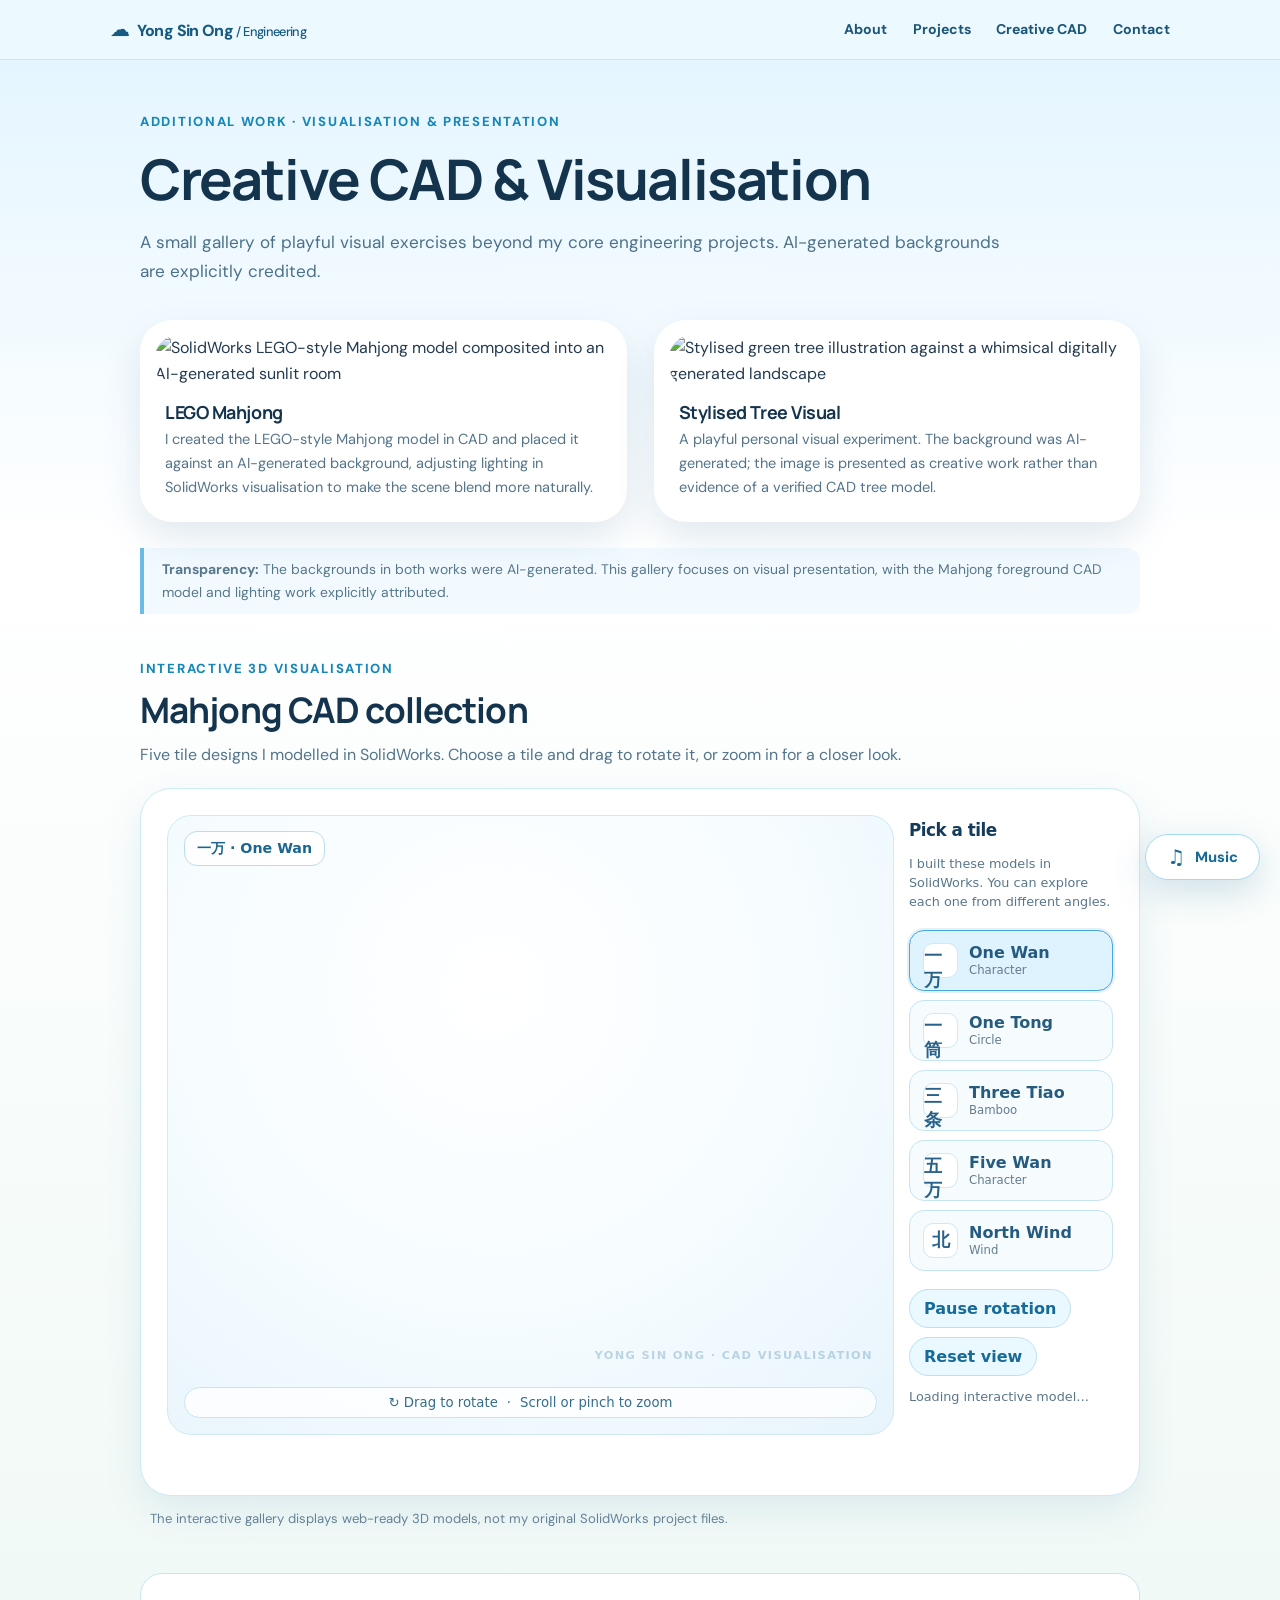
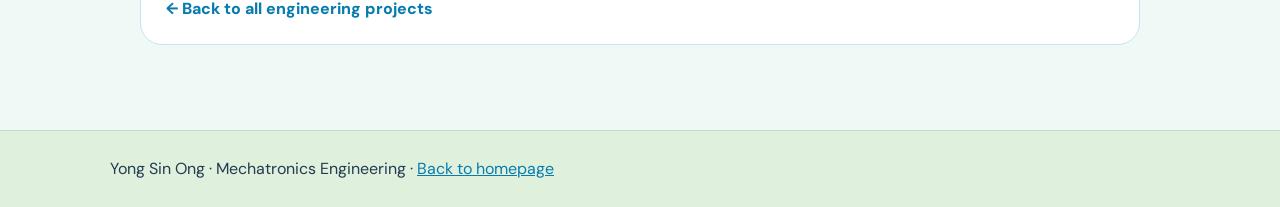
==== commit 385dd0e2: "add in mahjong 3D" ====
--- a/creative/index.html
+++ b/creative/index.html
@@ -1,5 +1,24 @@
 <!DOCTYPE html>
-<html lang="en"><head><meta charset="utf-8"/><meta content="width=device-width,initial-scale=1" name="viewport"/><meta content="#e7f6ff" name="theme-color"/><link href="../assets/images/favicon.svg" rel="icon" type="image/svg+xml"/><link href="../assets/css/style.css" rel="stylesheet"/><title>Creative CAD &amp; Visualisation | Yong Sin Ong</title><meta content="LEGO Mahjong and tree visual exercises with AI-generated backgrounds" name="description"/></head><body class="project-page"><div id="site-view"><header class="site-header"><div class="site-container nav"><a class="brand" href="../index.html"><span aria-hidden="true" class="cloud-mark">☁</span> Yong Sin Ong <span style="font-weight:500;font-size:.8rem">/ Engineering</span></a><nav aria-label="Site navigation" class="nav-links"><a href="../index.html#about">About</a><a href="../index.html#projects">Projects</a><a href="../creative/index.html">Creative CAD</a><a href="../index.html#contact">Contact</a></nav></div></header><main class="wrap project-content"><div class="eyebrow">Additional work · Visualisation &amp; presentation</div><h1>Creative CAD &amp; Visualisation</h1><p class="lead">A small gallery of playful visual exercises beyond my core engineering projects. AI-generated backgrounds are explicitly credited.</p><div class="creative-grid" style="margin-top:35px"><div class="creative-tile"><img alt="SolidWorks LEGO-style Mahjong model composited into an AI-generated sunlit room" src="mahjong.jpg"/><h3>LEGO Mahjong</h3><p>I created the LEGO-style Mahjong model in CAD and placed it against an AI-generated background, adjusting lighting in SolidWorks visualisation to make the scene blend more naturally.</p></div><div class="creative-tile"><img alt="Stylised green tree illustration against a whimsical digitally generated landscape" src="tree.jpg"/><h3>Stylised Tree Visual</h3><p>A playful personal visual experiment. The background was AI-generated; the image is presented as creative work rather than evidence of a verified CAD tree model.</p></div></div><p class="note"><strong>Transparency:</strong> The backgrounds in both works were AI-generated. This gallery focuses on visual presentation, with the Mahjong foreground CAD model and lighting work explicitly attributed.</p><div class="project-next"><a href="../index.html#projects">← Back to all engineering projects</a></div></main><footer><div class="site-container">Yong Sin Ong · Mechatronics Engineering · <a href="../index.html">Back to homepage</a></div></footer></div><div class="music-widget" id="music-widget"><div class="music-widget-inner">
+
+<html lang="en"><head><meta charset="utf-8"/><meta content="width=device-width,initial-scale=1" name="viewport"/><meta content="#e7f6ff" name="theme-color"/><link href="../assets/images/favicon.svg" rel="icon" type="image/svg+xml"/><link href="../assets/css/style.css" rel="stylesheet"/><title>Creative CAD &amp; Visualisation | Yong Sin Ong</title><meta content="LEGO Mahjong and tree visual exercises with AI-generated backgrounds" name="description"/><style>
+.mahjong-section{margin:44px 0 16px;min-width:0}
+.mahjong-heading h2{margin:8px 0 10px !important;font-size:clamp(1.55rem,3.6vw,2.2rem) !important}
+.mahjong-heading p{margin:0 0 20px;color:#52758c;max-width:770px}
+.mahjong-frame-shell{background:#fff;padding:8px;border-radius:31px;border:1px solid #cceaf7;box-shadow:0 15px 38px rgba(28,111,167,.10);overflow:hidden}
+.mahjong-frame-shell iframe{display:block;width:100%;height:690px;border:0;border-radius:24px;background:linear-gradient(145deg,#f4fbff,#fff)}
+.mahjong-caption{font-size:.82rem;color:#648198;margin:12px 10px 0}
+@media(max-width:680px){.mahjong-frame-shell{padding:5px;border-radius:23px}.mahjong-frame-shell iframe{height:790px;border-radius:20px}}
+</style></head><body class="project-page"><div id="site-view"><header class="site-header"><div class="site-container nav"><a class="brand" href="../index.html"><span aria-hidden="true" class="cloud-mark">☁</span> Yong Sin Ong <span style="font-weight:500;font-size:.8rem">/ Engineering</span></a><nav aria-label="Site navigation" class="nav-links"><a href="../index.html#about">About</a><a href="../index.html#projects">Projects</a><a href="../creative/index.html">Creative CAD</a><a href="../index.html#contact">Contact</a></nav></div></header><main class="wrap project-content"><div class="eyebrow">Additional work · Visualisation &amp; presentation</div><h1>Creative CAD &amp; Visualisation</h1><p class="lead">A small gallery of playful visual exercises beyond my core engineering projects. AI-generated backgrounds are explicitly credited.</p><div class="creative-grid" style="margin-top:35px"><div class="creative-tile"><img alt="SolidWorks LEGO-style Mahjong model composited into an AI-generated sunlit room" src="mahjong.jpg"/><h3>LEGO Mahjong</h3><p>I created the LEGO-style Mahjong model in CAD and placed it against an AI-generated background, adjusting lighting in SolidWorks visualisation to make the scene blend more naturally.</p></div><div class="creative-tile"><img alt="Stylised green tree illustration against a whimsical digitally generated landscape" src="tree.jpg"/><h3>Stylised Tree Visual</h3><p>A playful personal visual experiment. The background was AI-generated; the image is presented as creative work rather than evidence of a verified CAD tree model.</p></div></div><p class="note"><strong>Transparency:</strong> The backgrounds in both works were AI-generated. This gallery focuses on visual presentation, with the Mahjong foreground CAD model and lighting work explicitly attributed.</p><section class="mahjong-section" id="mahjong-3d-gallery">
+<div class="mahjong-heading">
+<div class="eyebrow">Interactive 3D Visualisation</div>
+<h2>Mahjong CAD collection</h2>
+<p>Five tile designs I modelled in SolidWorks. Choose a tile and drag to rotate it, or zoom in for a closer look.</p>
+</div>
+<div class="mahjong-frame-shell">
+<iframe loading="lazy" referrerpolicy="strict-origin-when-cross-origin" src="mahjong-viewer.html" title="Interactive 3D Mahjong tile viewer"></iframe>
+</div>
+<p class="mahjong-caption">The interactive gallery displays web-ready 3D models, not my original SolidWorks project files.</p>
+</section><div class="project-next"><a href="../index.html#projects">← Back to all engineering projects</a></div></main><footer><div class="site-container">Yong Sin Ong · Mechatronics Engineering · <a href="../index.html">Back to homepage</a></div></footer></div><div class="music-widget" id="music-widget"><div class="music-widget-inner">
 <button aria-controls="music-panel" aria-expanded="false" aria-label="Open music player" class="music-toggle" id="music-toggle" type="button"><span aria-hidden="true" class="music-note">♫</span><span class="music-label">Music</span></button>
 <section aria-label="Music player" class="music-panel" hidden="" id="music-panel">
 <div class="music-panel-head"><div><span class="music-kicker">A LITTLE BACKGROUND MUSIC</span><strong>Soundtrack for your visit</strong></div><button aria-label="Close music player" class="music-close" id="music-close" type="button">×</button></div>
